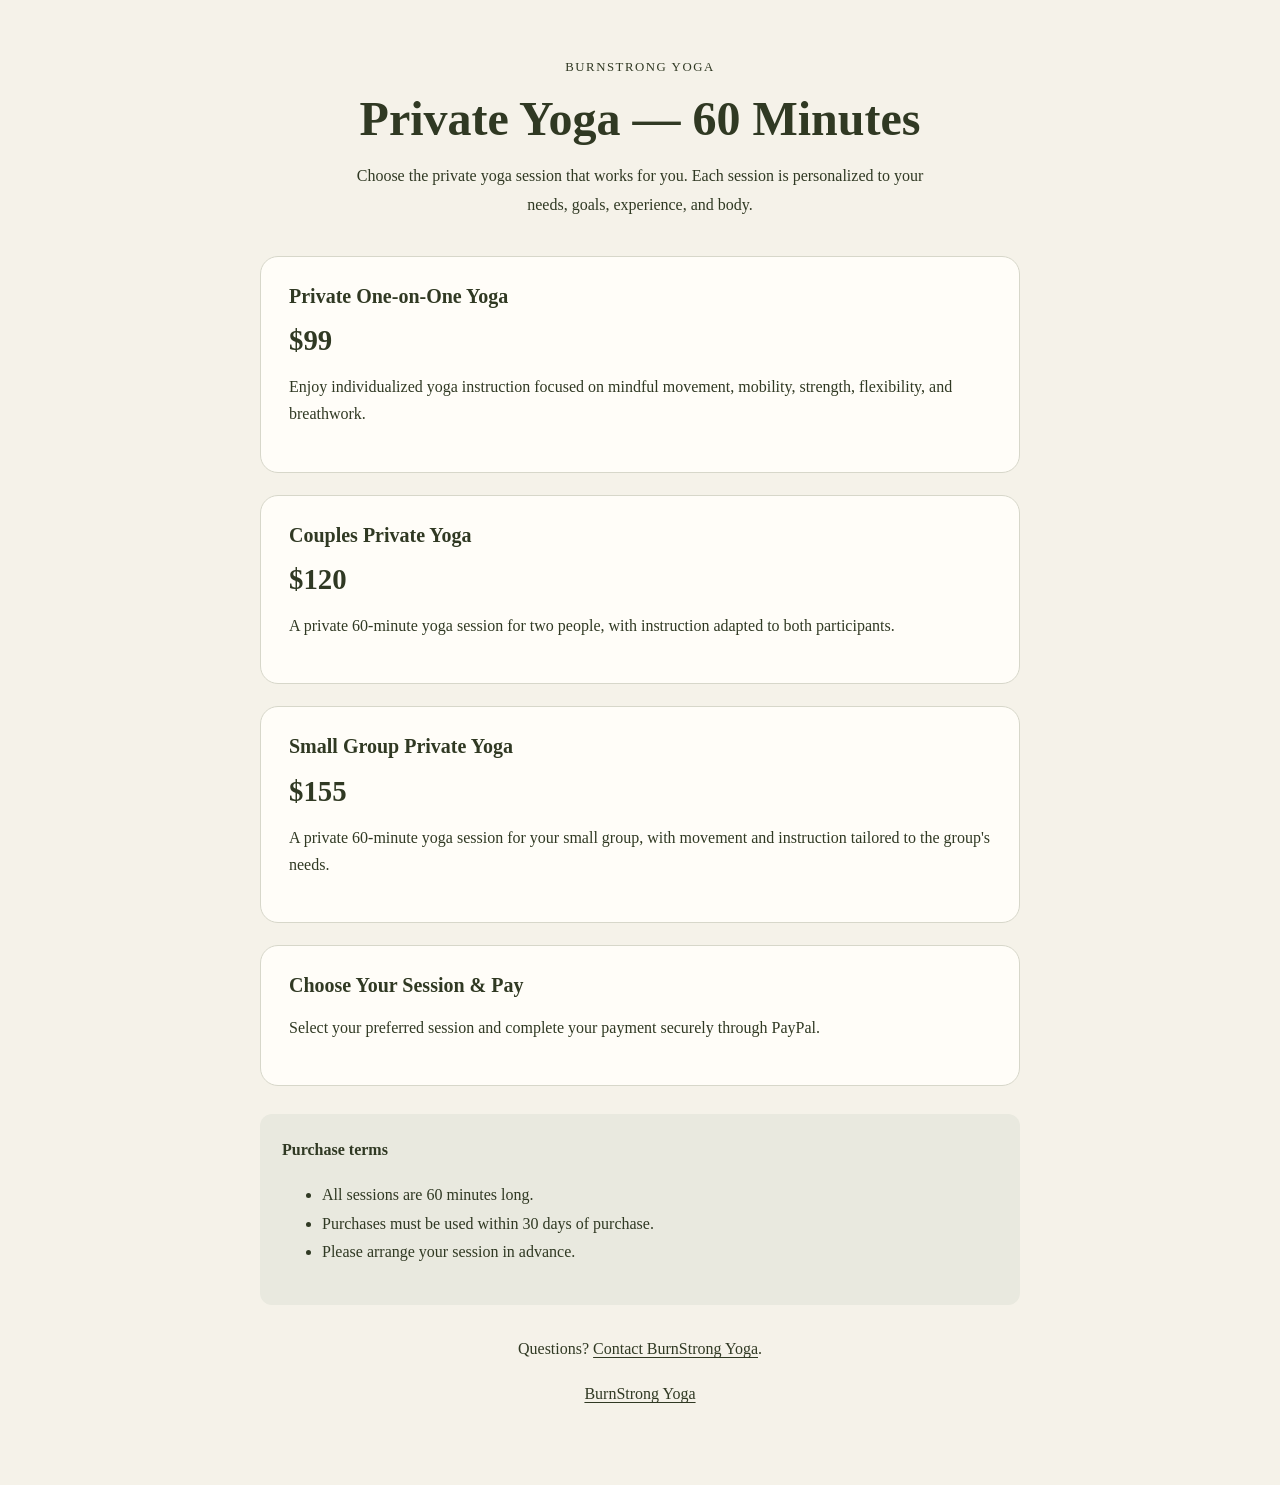
==== private-yoga-60.html @ 679467c2 "Add private 60-minute yoga payment page" ====
<!DOCTYPE html>
<html lang="en">
<head>
  <meta charset="UTF-8">
  <meta name="viewport" content="width=device-width, initial-scale=1">
  <meta name="robots" content="noindex, nofollow">
  <title>60-Minute Private Yoga | BurnStrong Yoga</title>
  <link rel="stylesheet" href="styles.css">

  <script
    
src="https://www.paypal.com/sdk/js?client-id=BAAQ4sc6DQMMuw8H0Zql_lULDuNxmOuVxg4ReEukklJC1MvFa5WyKWXDVEIcGILOVbgCWvS4hBMEIkKtr0&components=hosted-buttons&enable-funding=venmo&currency=USD">
  </script>

  <style>
    body {
      margin: 0;
      background: #f5f2e9;
      color: #303923;
      font-family: inherit;
    }

    .payment-page {
      min-height: 100vh;
      padding: 60px 20px;
      box-sizing: border-box;
    }

    .payment-container {
      max-width: 760px;
      margin: 0 auto;
    }

    .payment-intro {
      margin-bottom: 36px;
      text-align: center;
    }

    .eyebrow {
      letter-spacing: 0.12em;
      text-transform: uppercase;
      font-size: 0.8rem;
    }

    .payment-intro h1 {
      margin: 16px 0;
      font-size: clamp(2rem, 5vw, 3rem);
    }

    .payment-intro p {
      max-width: 600px;
      margin: 0 auto;
      line-height: 1.8;
    }

    .payment-card {
      margin-bottom: 22px;
      padding: 28px;
      border: 1px solid #d7d7ca;
      border-radius: 18px;
      background: #fffdf8;
    }

    .payment-card h2 {
      margin-top: 0;
      font-size: 1.25rem;
    }

    .payment-price {
      margin: 12px 0;
      font-size: 1.8rem;
      font-weight: bold;
    }

    .payment-card p {
      line-height: 1.7;
    }

    .payment-terms {
      margin-top: 28px;
      padding: 22px;
      border-radius: 12px;
      background: #e9e9df;
      line-height: 1.8;
    }

    .payment-footer {
      margin-top: 30px;
      text-align: center;
      line-height: 1.8;
    }

    .payment-footer a {
      color: #303923;
      text-decoration: underline;
      text-underline-offset: 3px;
    }

    @media (max-width: 600px) {
      .payment-page {
        padding: 40px 18px;
      }

      .payment-card {
        padding: 22px;
      }
    }
  </style>
</head>

<body>
  <main class="payment-page">
    <div class="payment-container">

      <header class="payment-intro">
        <div class="eyebrow">BurnStrong Yoga</div>
        <h1>Private Yoga — 60 Minutes</h1>
        <p>
          Choose the private yoga session that works for you.
          Each session is personalized to your needs, goals,
          experience, and body.
        </p>
      </header>

      <section class="payment-card">
        <h2>Private One-on-One Yoga</h2>
        <div class="payment-price">$99</div>
        <p>
          Enjoy individualized yoga instruction focused on mindful
          movement, mobility, strength, flexibility, and breathwork.
        </p>
      </section>

      <section class="payment-card">
        <h2>Couples Private Yoga</h2>
        <div class="payment-price">$120</div>
        <p>
          A private 60-minute yoga session for two people,
          with instruction adapted to both participants.
        </p>
      </section>

      <section class="payment-card">
        <h2>Small Group Private Yoga</h2>
        <div class="payment-price">$155</div>
        <p>
          A private 60-minute yoga session for your small group,
          with movement and instruction tailored to the group's needs.
        </p>
      </section>

      <section class="payment-card">
        <h2>Choose Your Session & Pay</h2>
        <p>
          Select your preferred session and complete your payment
          securely through PayPal.
        </p>

        <div id="paypal-container-GVP6W23HQPC3U"></div>

        <script>
          paypal.HostedButtons({
            hostedButtonId: "GVP6W23HQPC3U",
          }).render("#paypal-container-GVP6W23HQPC3U")
        </script>
      </section>

      <div class="payment-terms">
        <strong>Purchase terms</strong>
        <ul>
          <li>All sessions are 60 minutes long.</li>
          <li>Purchases must be used within 30 days of purchase.</li>
          <li>Please arrange your session in advance.</li>
        </ul>
      </div>

      <footer class="payment-footer">
        <p>
          Questions? <a href="https://burnstrongyoga.com/#contact">
          Contact BurnStrong Yoga</a>.
        </p>
        <p>
          <a href="https://burnstrongyoga.com/">BurnStrong Yoga</a>
        </p>
      </footer>

    </div>
  </main>
</body>
</html>
---- styles.css ----
/* Three-step booking flow */
.booking-progress {
  margin: 1.5rem 0 2rem;
  font-size: .75rem;
  letter-spacing: .12em;
}
.booking-progress-track {
  height: 3px;
  background: rgba(255,255,255,.22);
  margin-top: .7rem;
}
#booking-progress-fill {
  width: 33.333%;
  height: 100%;
  background: currentColor;
  transition: width .2s ease;
}
.booking-step[hidden],
.booking-step fieldset [hidden],
.booking-form [hidden] {
  display: none !important;
}
.booking-step fieldset {
  margin: 0 0 1.5rem;
}
.booking-actions {
  display: flex;
  flex-wrap: wrap;
  gap: .75rem;
  align-items: center;
}
.button-secondary {
  background: transparent;
  border: 1px solid currentColor;
}
.calendar-heading {
  display: flex;
  justify-content: space-between;
  align-items: center;
  gap: 1rem;
  margin: 1.5rem 0 .75rem;
}
.calendar-heading h3 {
  margin: 0;
  font-size: 1.1rem;
}
.calendar-heading button {
  border: 1px solid currentColor;
  background: transparent;
  color: inherit;
  width: 2.5rem;
  height: 2.5rem;
  cursor: pointer;
  font-size: 1.4rem;
}
.calendar-heading button:disabled {
  opacity: .3;
  cursor: not-allowed;
}
.calendar-grid {
  display: grid;
  grid-template-columns: repeat(7, minmax(0, 1fr));
  gap: .35rem;
  text-align: center;
}
.calendar-weekdays {
  margin-bottom: .5rem;
  font-size: .75rem;
  opacity: .75;
}
.calendar-day {
  min-height: 2.6rem;
  border: 1px solid rgba(127,127,127,.35);
  background: transparent;
  color: inherit;
  cursor: pointer;
  border-radius: 2px;
}
.calendar-day.outside-month {
  opacity: .35;
}
.calendar-day:disabled {
  opacity: .2;
  cursor: not-allowed;
}
.calendar-day.selected,
.time-option.selected {
  background: currentColor;
  color: var(--booking-selected-text, #fff);
  outline: 2px solid currentColor;
  outline-offset: 1px;
}
.time-options {
  display: flex;
  flex-wrap: wrap;
  gap: .5rem;
  margin-top: .5rem;
}
.time-option {
  padding: .65rem .8rem;
  border: 1px solid currentColor;
  background: transparent;
  color: inherit;
  cursor: pointer;
}
.field-label {
  display: block;
  font-weight: 600;
}
.booking-error {
  color: #a32929;
  margin: .75rem 0;
}
@media (max-width: 480px) {
  .calendar-grid { gap: .2rem; }
  .calendar-day { min-height: 2.25rem; }
}

/* High-contrast, accessible booking calendar */
.calendar-heading h3 {
  color: #30382d;
  font-weight: 600;
}

.calendar-heading button {
  background: #ffffff;
  color: #30382d;
  border: 1px solid #78816a;
  border-radius: 4px;
}

.calendar-grid {
  gap: 6px;
}

.calendar-weekdays {
  color: #30382d;
  font-weight: 600;
  opacity: 1;
}

.calendar-day {
  background: #ffffff;
  color: #30382d;
  border: 1px solid #c8cec1;
  border-radius: 4px;
  min-height: 42px;
  font-size: 15px;
  font-weight: 500;
}

.calendar-day.outside-month {
  color: #73796f;
  background: #f0f1ed;
  opacity: 1;
}

.calendar-day:disabled {
  color: #a0a49c;
  background: #eeeeeb;
  border-color: #dedfd9;
  opacity: 1;
}

.calendar-day.selected {
  background: #30382d;
  color: #ffffff;
  border-color: #30382d;
  outline: 2px solid #30382d;
  outline-offset: 1px;
}

.calendar-day:not(:disabled):hover {
  border-color: #30382d;
  box-shadow: inset 0 0 0 1px #30382d;
}

.calendar-day:focus-visible,
.calendar-heading button:focus-visible,
.time-option:focus-visible {
  outline: 3px solid #78816a;
  outline-offset: 2px;
}

.time-option {
  background: #ffffff;
  color: #30382d;
  border: 1px solid #78816a;
  border-radius: 4px;
}

.time-option.selected {
  background: #30382d;
  color: #ffffff;
  border-color: #30382d;
  outline: 2px solid #30382d;
  outline-offset: 1px;
}


/* Calendar: enclosed box with clear date cells */
.calendar-heading {
  display: grid;
  grid-template-columns: 44px 1fr 44px;
  align-items: center;
  gap: 8px;
  padding: 14px 16px;
  margin: 20px 0 0;
  background: #ffffff;
  border: 1px solid #30382d;
  border-bottom: 0;
  border-radius: 8px 8px 0 0;
}

.calendar-heading h3 {
  color: #202820;
  text-align: center;
  font-size: 17px;
  font-weight: 700;
}

.calendar-heading button {
  width: 40px;
  height: 40px;
  background: #ffffff;
  color: #202820;
  border: 1px solid #30382d;
  border-radius: 5px;
  font-size: 24px;
  line-height: 1;
}

.calendar-grid.calendar-weekdays {
  display: grid;
  grid-template-columns: repeat(7, minmax(0, 1fr));
  gap: 0;
  margin: 0;
  padding: 10px 8px 6px;
  background: #ffffff;
  color: #202820;
  border-left: 1px solid #30382d;
  border-right: 1px solid #30382d;
  font-size: 12px;
  font-weight: 700;
  opacity: 1;
}

.calendar-grid.calendar-weekdays span {
  text-align: center;
  padding: 5px 0;
}

#calendar-days {
  display: grid;
  grid-template-columns: repeat(7, minmax(0, 1fr));
  gap: 0;
  padding: 0 8px 12px;
  background: #ffffff;
  border: 1px solid #30382d;
  border-top: 0;
  border-radius: 0 0 8px 8px;
}

.calendar-day {
  display: flex;
  justify-content: center;
  align-items: center;
  min-width: 0;
  min-height: 44px;
  margin: 2px;
  padding: 0;
  background: #ffffff;
  color: #202820;
  border: 1px solid #d0d5cc;
  border-radius: 4px;
  font-size: 14px;
  font-weight: 600;
}

.calendar-day.outside-month {
  background: #f1f2ee;
  color: #73796f;
  opacity: 1;
}

.calendar-day:disabled {
  background: #e9ebe6;
  color: #777d73;
  border-color: #d8dbd3;
  opacity: 1;
  cursor: not-allowed;
}

.calendar-day.selected {
  background: #30382d;
  color: #ffffff;
  border: 2px solid #30382d;
  outline: none;
}

.calendar-day:not(:disabled):hover {
  background: #e4e9df;
  color: #202820;
  border-color: #30382d;
  box-shadow: none;
}

.calendar-day.selected:hover {
  background: #30382d;
  color: #ffffff;
}

.calendar-day:focus-visible,
.calendar-heading button:focus-visible {
  outline: 3px solid #78816a;
  outline-offset: 2px;
}

/* Starting times: one full-width button per row */
#time-options {
  display: flex;
  flex-direction: column;
  align-items: stretch;
  gap: 8px;
  width: 100%;
  margin-top: 10px;
}

#time-options .time-option {
  display: block;
  width: 100%;
  min-height: 46px;
  padding: 11px 16px;
  background: #ffffff;
  color: #30382d;
  border: 1px solid #78816a;
  border-radius: 5px;
  text-align: left;
  font-size: 15px;
  font-weight: 600;
  cursor: pointer;
}

#time-options .time-option:hover {
  background: #f0f2ec;
  border-color: #30382d;
}

#time-options .time-option.selected,
#time-options .time-option.selected:hover {
  background: #30382d;
  color: #ffffff;
  border-color: #30382d;
  outline: 2px solid #30382d;
  outline-offset: 1px;
}

#calendar-date-label,
#availability-message {
  color: #30382d;
  line-height: 1.6;
}

@media (max-width: 480px) {
  .calendar-heading {
    padding: 10px 8px;
    grid-template-columns: 40px 1fr 40px;
  }

  .calendar-heading button {
    width: 36px;
    height: 36px;
  }

  .calendar-grid.calendar-weekdays {
    padding-left: 4px;
    padding-right: 4px;
    font-size: 11px;
  }

  #calendar-days {
    padding-left: 4px;
    padding-right: 4px;
  }

  .calendar-day {
    min-height: 39px;
    margin: 2px 1px;
    font-size: 13px;
  }
}


/* Clear, readable starting-time choices */
#time-options {
  display: flex !important;
  flex-direction: column !important;
  align-items: stretch !important;
  gap: 8px !important;
  width: 100% !important;
}

#time-options .time-option,
#time-options .time-option:visited {
  display: block !important;
  width: 100% !important;
  min-height: 48px;
  padding: 12px 16px;
  background: #ffffff !important;
  color: #30382d !important;
  border: 1px solid #78816a;
  border-radius: 5px;
  text-align: left;
  font-size: 16px;
  font-weight: 600;
  opacity: 1 !important;
  cursor: pointer;
}

#time-options .time-option:hover {
  background: #f0f2ec !important;
  color: #30382d !important;
}

#time-options .time-option.selected,
#time-options .time-option.selected:hover {
  background: #30382d !important;
  color: #ffffff !important;
  border-color: #30382d;
}

.appointment-summary {
  margin: 18px 0;
  padding: 18px;
  background: #ffffff;
  color: #30382d;
  border: 2px solid #78816a;
  border-radius: 6px;
}

.appointment-summary[hidden] {
  display: none !important;
}

.appointment-summary strong {
  display: block;
  margin-bottom: 6px;
  font-size: 13px;
  text-transform: uppercase;
  letter-spacing: .08em;
}

.appointment-summary p {
  margin: 0;
  font-size: 18px;
  font-weight: 600;
  line-height: 1.5;
}

/* Compact, centered booking time categories and starting times */
.time-period-options,
#time-options {
  display: flex;
  justify-content: center;
  align-items: center;
  flex-wrap: wrap;
  gap: 10px;
  width: 100%;
  margin: 18px auto;
  text-align: center;
}

.time-period-button,
.time-option-button {
  display: inline-flex;
  align-items: center;
  justify-content: center;
  width: auto;
  min-width: 88px;
  max-width: 180px;
  padding: 9px 14px;
  border: 1px solid currentColor;
  border-radius: 999px;
  background: transparent;
  cursor: pointer;
  text-align: center;
  font-size: 0.95rem;
}

.time-period-button.selected,
.time-option-button.selected {
  background: #222;
  color: #fff;
}

.time-period-button:focus-visible,
.time-option-button:focus-visible {
  outline: 2px solid currentColor;
  outline-offset: 3px;
}

/* Consistent rounded shape for all buttons */
button,
.button,
.button-secondary,
.calendar-heading button,
.time-period-button,
.time-option-button {
  border-radius: 999px;
}

/* About section: Charlie's portrait and biography */
.about-layout {
  display: block;
  max-width: 1000px;
  margin: 0 auto;
}

.about-photo {
  float: left;
  width: 180px;
  height: 180px;
  margin: 0 1.5rem 1rem 0;
  shape-outside: circle(50%);
}

.about-photo img {
  display: block;
  width: 100%;
  height: 100%;
  object-fit: cover;
  object-position: center;
  border-radius: 50%;
}

.about-content {
  min-width: 0;
}

.about-content h2 {
  margin-top: 0.4rem;
}

.about-invitation {
  margin-top: 1.75rem;
}

@media (max-width: 700px) {
  .about-photo {
    width: 120px;
    height: 120px;
    margin: 0 1rem 0.75rem 0;
  }
}
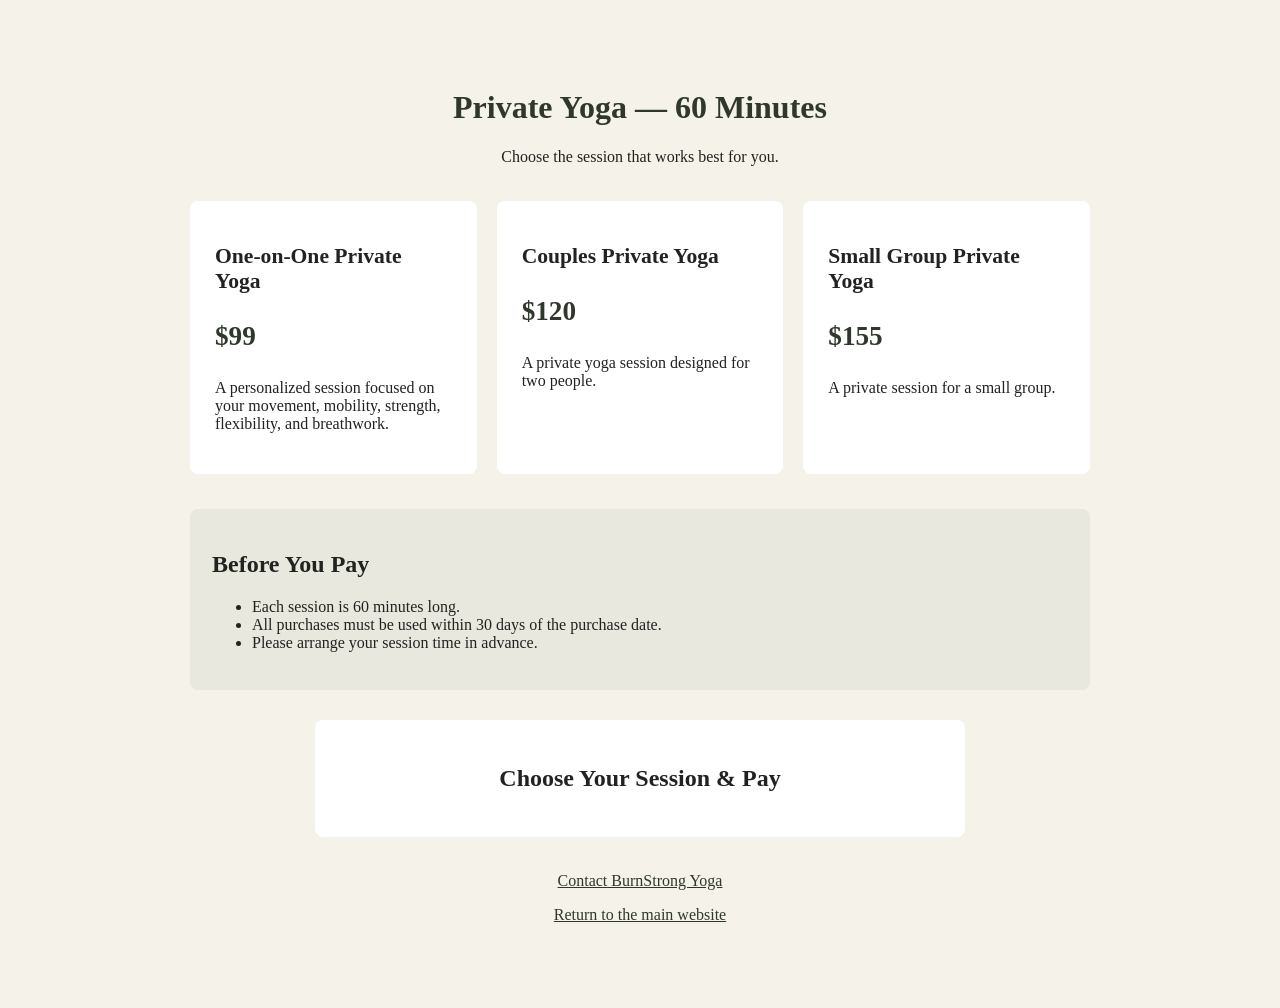
==== commit ea0c03fd: "Update 60-minute PayPal hosted button" ====
--- a/private-yoga-60.html
+++ b/private-yoga-60.html
@@ -2,188 +2,77 @@
 <html lang="en">
 <head>
   <meta charset="UTF-8">
-  <meta name="viewport" content="width=device-width, initial-scale=1">
+  <meta name="viewport" content="width=device-width, initial-scale=1.0">
   <meta name="robots" content="noindex, nofollow">
   <title>60-Minute Private Yoga | BurnStrong Yoga</title>
   <link rel="stylesheet" href="styles.css">
-
-  <script
-    
-src="https://www.paypal.com/sdk/js?client-id=BAAQ4sc6DQMMuw8H0Zql_lULDuNxmOuVxg4ReEukklJC1MvFa5WyKWXDVEIcGILOVbgCWvS4hBMEIkKtr0&components=hosted-buttons&enable-funding=venmo&currency=USD">
-  </script>
-
+  <script src="https://www.paypal.com/sdk/js?client-id=BAAQ4sc6DQMMuw8H0Zql_lULDuNxmOuVxg4ReEukklJC1MvFa5WyKWXDVEIcGILOVbgCWvS4hBMEIkKtr0&components=hosted-buttons&enable-funding=venmo&currency=USD"></script>
   <style>
-    body {
-      margin: 0;
-      background: #f5f2e9;
-      color: #303923;
-      font-family: inherit;
-    }
-
-    .payment-page {
-      min-height: 100vh;
-      padding: 60px 20px;
-      box-sizing: border-box;
-    }
-
-    .payment-container {
-      max-width: 760px;
-      margin: 0 auto;
-    }
-
-    .payment-intro {
-      margin-bottom: 36px;
-      text-align: center;
-    }
-
-    .eyebrow {
-      letter-spacing: 0.12em;
-      text-transform: uppercase;
-      font-size: 0.8rem;
-    }
-
-    .payment-intro h1 {
-      margin: 16px 0;
-      font-size: clamp(2rem, 5vw, 3rem);
-    }
-
-    .payment-intro p {
-      max-width: 600px;
-      margin: 0 auto;
-      line-height: 1.8;
-    }
-
-    .payment-card {
-      margin-bottom: 22px;
-      padding: 28px;
-      border: 1px solid #d7d7ca;
-      border-radius: 18px;
-      background: #fffdf8;
-    }
-
-    .payment-card h2 {
-      margin-top: 0;
-      font-size: 1.25rem;
-    }
-
-    .payment-price {
-      margin: 12px 0;
-      font-size: 1.8rem;
-      font-weight: bold;
-    }
-
-    .payment-card p {
-      line-height: 1.7;
-    }
-
-    .payment-terms {
-      margin-top: 28px;
-      padding: 22px;
-      border-radius: 12px;
-      background: #e9e9df;
-      line-height: 1.8;
-    }
-
-    .payment-footer {
-      margin-top: 30px;
-      text-align: center;
-      line-height: 1.8;
-    }
-
-    .payment-footer a {
-      color: #303923;
-      text-decoration: underline;
-      text-underline-offset: 3px;
-    }
-
-    @media (max-width: 600px) {
-      .payment-page {
-        padding: 40px 18px;
-      }
-
-      .payment-card {
-        padding: 22px;
-      }
-    }
+    body { background: #f5f2e9; color: #20231f; }
+    .payment-page { padding: 60px 7%; }
+    .payment-container { max-width: 900px; margin: 0 auto; }
+    .payment-intro { text-align: center; margin-bottom: 35px; }
+    .payment-intro h1 { font-family: Georgia, serif; color: #30382d; }
+    .payment-options { display: grid; grid-template-columns: repeat(auto-fit, minmax(220px, 1fr)); gap: 20px; margin: 35px 0; }
+    .payment-card { background: #fff; padding: 25px; border-radius: 8px; }
+    .payment-card h2 { font-family: Georgia, serif; font-size: 1.35rem; }
+    .payment-price { font-size: 1.7rem; font-weight: bold; color: #30382d; }
+    .payment-terms { background: #e9e8df; padding: 22px; border-radius: 8px; margin: 30px 0; }
+    .paypal-area { background: #fff; padding: 25px; border-radius: 8px; max-width: 600px; margin: 0 auto; }
+    .paypal-area h2 { text-align: center; font-family: Georgia, serif; }
+    .payment-footer { text-align: center; margin-top: 35px; }
+    .payment-footer a { color: #30382d; }
   </style>
 </head>
-
 <body>
   <main class="payment-page">
     <div class="payment-container">
-
       <header class="payment-intro">
-        <div class="eyebrow">BurnStrong Yoga</div>
         <h1>Private Yoga — 60 Minutes</h1>
-        <p>
-          Choose the private yoga session that works for you.
-          Each session is personalized to your needs, goals,
-          experience, and body.
-        </p>
+        <p>Choose the session that works best for you.</p>
       </header>
 
-      <section class="payment-card">
-        <h2>Private One-on-One Yoga</h2>
-        <div class="payment-price">$99</div>
-        <p>
-          Enjoy individualized yoga instruction focused on mindful
-          movement, mobility, strength, flexibility, and breathwork.
-        </p>
+      <section class="payment-options" aria-label="60-minute session options">
+        <article class="payment-card">
+          <h2>One-on-One Private Yoga</h2>
+          <p class="payment-price">$99</p>
+          <p>A personalized session focused on your movement, mobility, strength, flexibility, and breathwork.</p>
+        </article>
+        <article class="payment-card">
+          <h2>Couples Private Yoga</h2>
+          <p class="payment-price">$120</p>
+          <p>A private yoga session designed for two people.</p>
+        </article>
+        <article class="payment-card">
+          <h2>Small Group Private Yoga</h2>
+          <p class="payment-price">$155</p>
+          <p>A private session for a small group.</p>
+        </article>
       </section>
 
-      <section class="payment-card">
-        <h2>Couples Private Yoga</h2>
-        <div class="payment-price">$120</div>
-        <p>
-          A private 60-minute yoga session for two people,
-          with instruction adapted to both participants.
-        </p>
+      <section class="payment-terms">
+        <h2>Before You Pay</h2>
+        <ul>
+          <li>Each session is 60 minutes long.</li>
+          <li>All purchases must be used within 30 days of the purchase date.</li>
+          <li>Please arrange your session time in advance.</li>
+        </ul>
       </section>
 
-      <section class="payment-card">
-        <h2>Small Group Private Yoga</h2>
-        <div class="payment-price">$155</div>
-        <p>
-          A private 60-minute yoga session for your small group,
-          with movement and instruction tailored to the group's needs.
-        </p>
-      </section>
-
-      <section class="payment-card">
-        <h2>Choose Your Session & Pay</h2>
-        <p>
-          Select your preferred session and complete your payment
-          securely through PayPal.
-        </p>
-
-        <div id="paypal-container-GVP6W23HQPC3U"></div>
-
+      <section class="paypal-area">
+        <h2>Choose Your Session &amp; Pay</h2>
+        <div id="paypal-container-P6SSHDE2TXMKL"></div>
         <script>
           paypal.HostedButtons({
-            hostedButtonId: "GVP6W23HQPC3U",
-          }).render("#paypal-container-GVP6W23HQPC3U")
+            hostedButtonId: "P6SSHDE2TXMKL",
+          }).render("#paypal-container-P6SSHDE2TXMKL")
         </script>
       </section>
 
-      <div class="payment-terms">
-        <strong>Purchase terms</strong>
-        <ul>
-          <li>All sessions are 60 minutes long.</li>
-          <li>Purchases must be used within 30 days of purchase.</li>
-          <li>Please arrange your session in advance.</li>
-        </ul>
-      </div>
-
       <footer class="payment-footer">
-        <p>
-          Questions? <a href="https://burnstrongyoga.com/#contact">
-          Contact BurnStrong Yoga</a>.
-        </p>
-        <p>
-          <a href="https://burnstrongyoga.com/">BurnStrong Yoga</a>
-        </p>
+        <p><a href="index.html#contact">Contact BurnStrong Yoga</a></p>
+        <p><a href="index.html">Return to the main website</a></p>
       </footer>
-
     </div>
   </main>
 </body>
